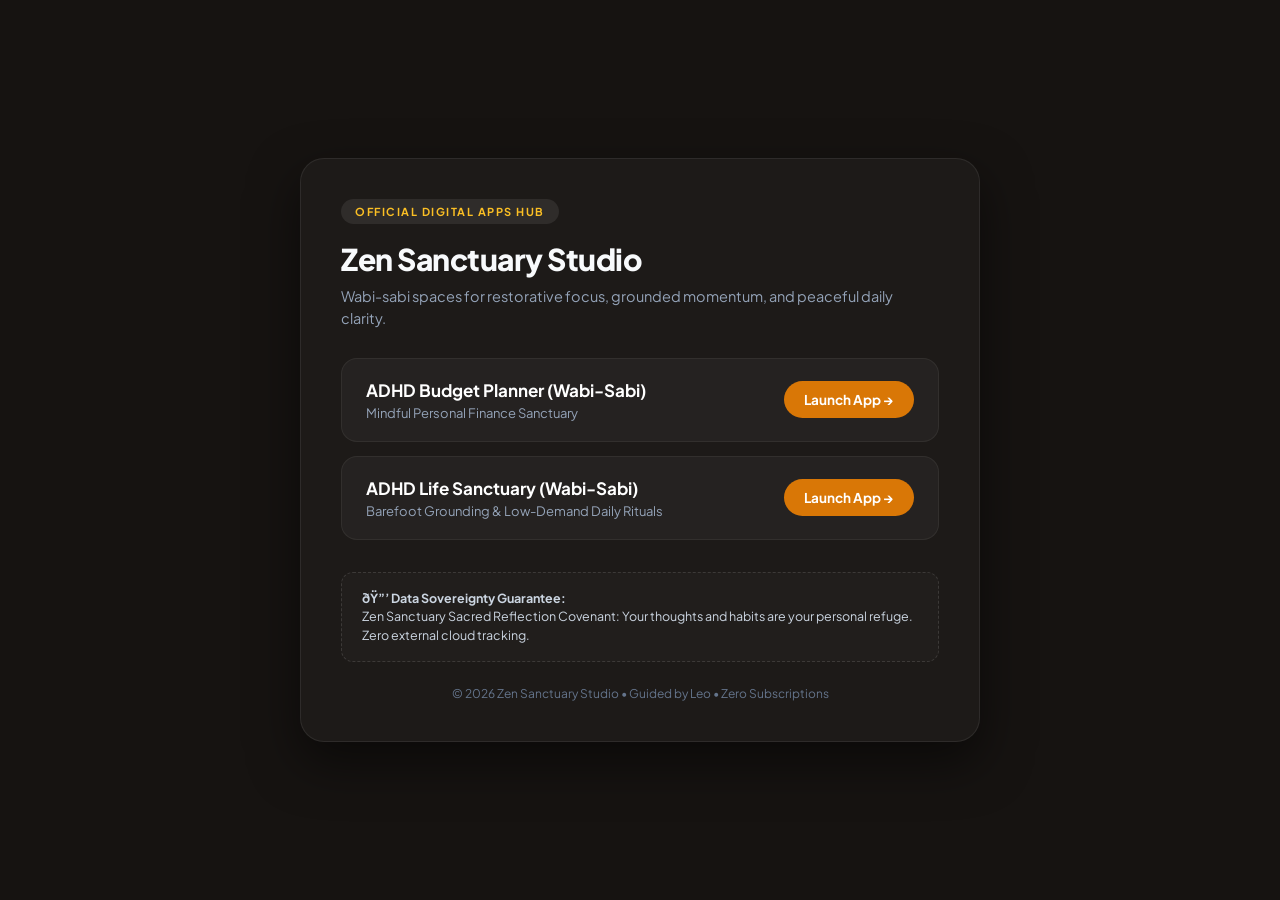
==== index.html @ aaa9ef77 "feat: publish tools and storefront" ====
﻿<!DOCTYPE html>
<html lang="en">
<head>
  <meta charset="utf-8">
  <meta name="viewport" content="width=device-width, initial-scale=1">
  <title>Zen Sanctuary Studio â€” Mindful Digital Sanctuaries</title>
  <style>
    @import url('https://fonts.googleapis.com/css2?family=Plus+Jakarta+Sans:wght@400;500;600;700;800&display=swap');
    * { box-sizing: border-box; margin: 0; padding: 0; }
    body {
      font-family: 'Plus Jakarta Sans', -apple-system, sans-serif;
      background-color: #161311;
      color: #f8fafc;
      min-height: 100vh;
      display: flex;
      flex-direction: column;
      align-items: center;
      justify-content: center;
      padding: 32px 20px;
    }
    .container {
      max-width: 680px;
      width: 100%;
      background: rgba(255, 255, 255, 0.03);
      border: 1px solid rgba(255, 255, 255, 0.08);
      border-radius: 24px;
      padding: 40px;
      box-shadow: 0 20px 50px rgba(0,0,0,0.5);
    }
    .badge {
      display: inline-block;
      background: rgba(255, 255, 255, 0.08);
      color: #fbbf24;
      font-size: 11px;
      font-weight: 700;
      text-transform: uppercase;
      letter-spacing: 1.5px;
      padding: 6px 14px;
      border-radius: 999px;
      margin-bottom: 16px;
    }
    h1 { font-size: 30px; font-weight: 800; margin-bottom: 8px; letter-spacing: -0.5px; }
    .tagline { font-size: 14.5px; color: #94a3b8; margin-bottom: 28px; line-height: 1.5; }
    .tool-list { display: flex; flex-direction: column; gap: 14px; margin-bottom: 32px; }
    .tool-card {
      background: rgba(255, 255, 255, 0.04);
      border: 1px solid rgba(255, 255, 255, 0.06);
      border-radius: 16px;
      padding: 20px 24px;
      display: flex;
      align-items: center;
      justify-content: space-between;
      gap: 16px;
      transition: all 0.2s ease;
    }
    .tool-card:hover {
      background: rgba(255, 255, 255, 0.07);
      border-color: #fbbf24;
      transform: translateY(-2px);
    }
    .tool-info h3 { font-size: 17px; font-weight: 700; margin-bottom: 4px; color: #ffffff; }
    .tool-info p { font-size: 13px; color: #94a3b8; }
    .btn-launch {
      display: inline-block;
      background: #d97706;
      color: #ffffff;
      text-decoration: none;
      font-size: 13.5px;
      font-weight: 700;
      padding: 10px 20px;
      border-radius: 999px;
      white-space: nowrap;
      transition: opacity 0.2s;
    }
    .btn-launch:hover { opacity: 0.9; }
    .pledge-box {
      background: rgba(255, 255, 255, 0.02);
      border: 1px dashed rgba(255, 255, 255, 0.12);
      border-radius: 12px;
      padding: 16px 20px;
      font-size: 12.5px;
      color: #cbd5e1;
      line-height: 1.5;
      margin-bottom: 24px;
    }
    .footer { text-align: center; font-size: 12px; color: #64748b; }
    @media (max-width: 580px) {
      .container { padding: 24px 20px; }
      .tool-card { flex-direction: column; align-items: flex-start; }
      .btn-launch { width: 100%; text-align: center; }
    }
  </style>
</head>
<body>
  <div class="container">
    <span class="badge">Official Digital Apps Hub</span>
    <h1>Zen Sanctuary Studio</h1>
    <p class="tagline">Wabi-sabi spaces for restorative focus, grounded momentum, and peaceful daily clarity.</p>

    <div class="tool-list">
      <div class="tool-card">
        <div class="tool-info">
          <h3>ADHD Budget Planner (Wabi-Sabi)</h3>
          <p>Mindful Personal Finance Sanctuary</p>
        </div>
        <a href="./adhd-budget-planner-3/" class="btn-launch">Launch App &rarr;</a>
      </div>      <div class="tool-card">
        <div class="tool-info">
          <h3>ADHD Life Sanctuary (Wabi-Sabi)</h3>
          <p>Barefoot Grounding & Low-Demand Daily Rituals</p>
        </div>
        <a href="./adhd-life-planner-3/" class="btn-launch">Launch App &rarr;</a>
      </div>
    </div>

    <div class="pledge-box">
      <strong>ðŸ”’ Data Sovereignty Guarantee:</strong><br>
      Zen Sanctuary Sacred Reflection Covenant: Your thoughts and habits are your personal refuge. Zero external cloud tracking.
    </div>

    <div class="footer">
      &copy; 2026 Zen Sanctuary Studio &bull; Guided by Leo &bull; Zero Subscriptions
    </div>
  </div>
</body>
</html>
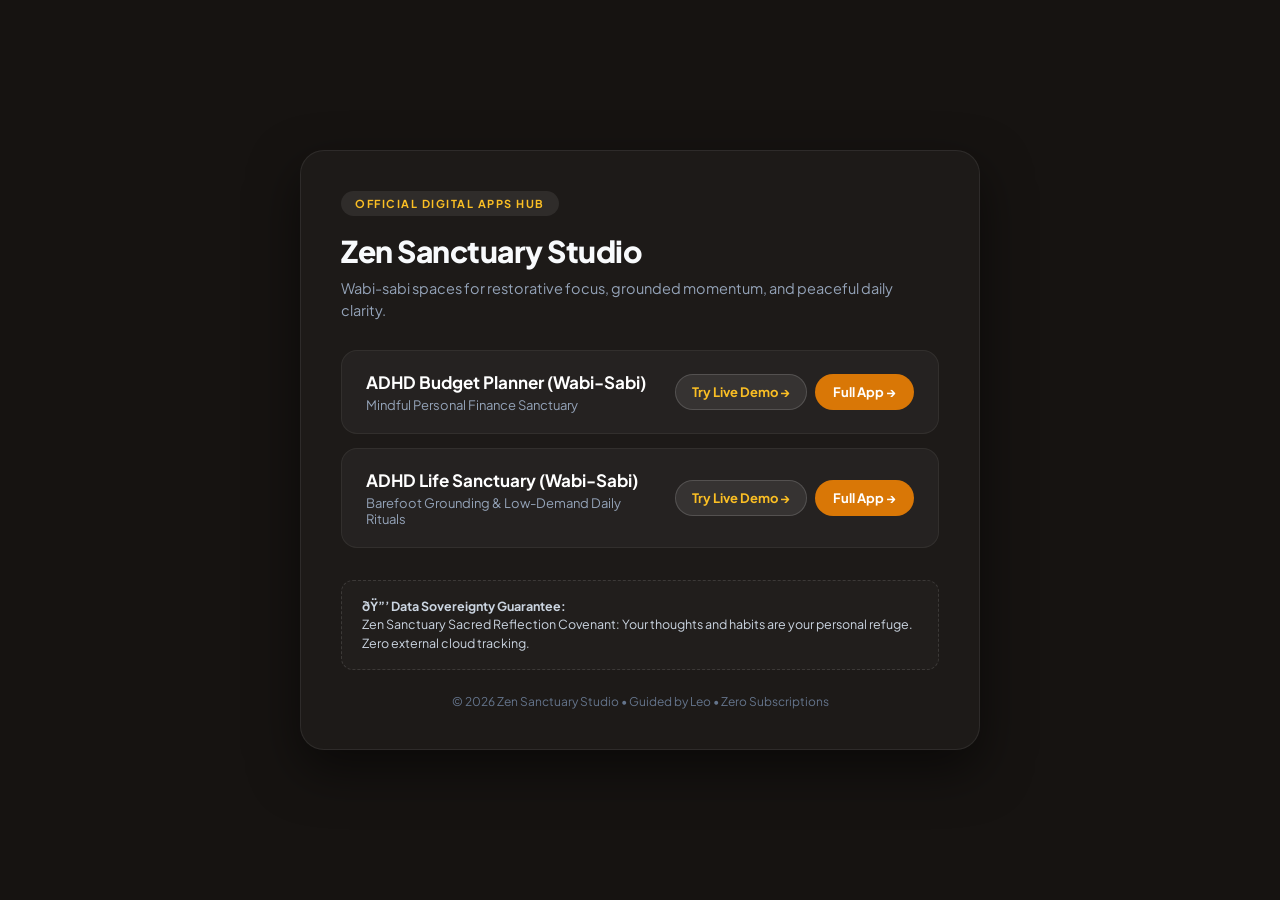
==== commit f3c39849: "feat: publish tools and storefront" ====
--- a/index.html
+++ b/index.html
@@ -60,14 +60,32 @@
     }
     .tool-info h3 { font-size: 17px; font-weight: 700; margin-bottom: 4px; color: #ffffff; }
     .tool-info p { font-size: 13px; color: #94a3b8; }
+    .tool-actions { display: flex; align-items: center; gap: 8px; flex-shrink: 0; }
+    .btn-demo {
+      display: inline-block;
+      background: rgba(255, 255, 255, 0.08);
+      color: #fbbf24;
+      border: 1px solid rgba(255, 255, 255, 0.15);
+      text-decoration: none;
+      font-size: 13px;
+      font-weight: 700;
+      padding: 9px 16px;
+      border-radius: 999px;
+      white-space: nowrap;
+      transition: all 0.2s;
+    }
+    .btn-demo:hover {
+      background: rgba(255, 255, 255, 0.14);
+      border-color: #fbbf24;
+    }
     .btn-launch {
       display: inline-block;
       background: #d97706;
       color: #ffffff;
       text-decoration: none;
-      font-size: 13.5px;
+      font-size: 13px;
       font-weight: 700;
-      padding: 10px 20px;
+      padding: 10px 18px;
       border-radius: 999px;
       white-space: nowrap;
       transition: opacity 0.2s;
@@ -103,13 +121,19 @@
           <h3>ADHD Budget Planner (Wabi-Sabi)</h3>
           <p>Mindful Personal Finance Sanctuary</p>
         </div>
-        <a href="./adhd-budget-planner-3/" class="btn-launch">Launch App &rarr;</a>
+        <div class="tool-actions">
+          <a href="./adhd-budget-planner-3/demo/" class="btn-demo" target="_blank">Try Live Demo &rarr;</a>
+          <a href="./adhd-budget-planner-3/" class="btn-launch" target="_blank">Full App &rarr;</a>
+        </div>
       </div>      <div class="tool-card">
         <div class="tool-info">
           <h3>ADHD Life Sanctuary (Wabi-Sabi)</h3>
           <p>Barefoot Grounding & Low-Demand Daily Rituals</p>
         </div>
-        <a href="./adhd-life-planner-3/" class="btn-launch">Launch App &rarr;</a>
+        <div class="tool-actions">
+          <a href="./adhd-life-planner-3/demo/" class="btn-demo" target="_blank">Try Live Demo &rarr;</a>
+          <a href="./adhd-life-planner-3/" class="btn-launch" target="_blank">Full App &rarr;</a>
+        </div>
       </div>
     </div>
 
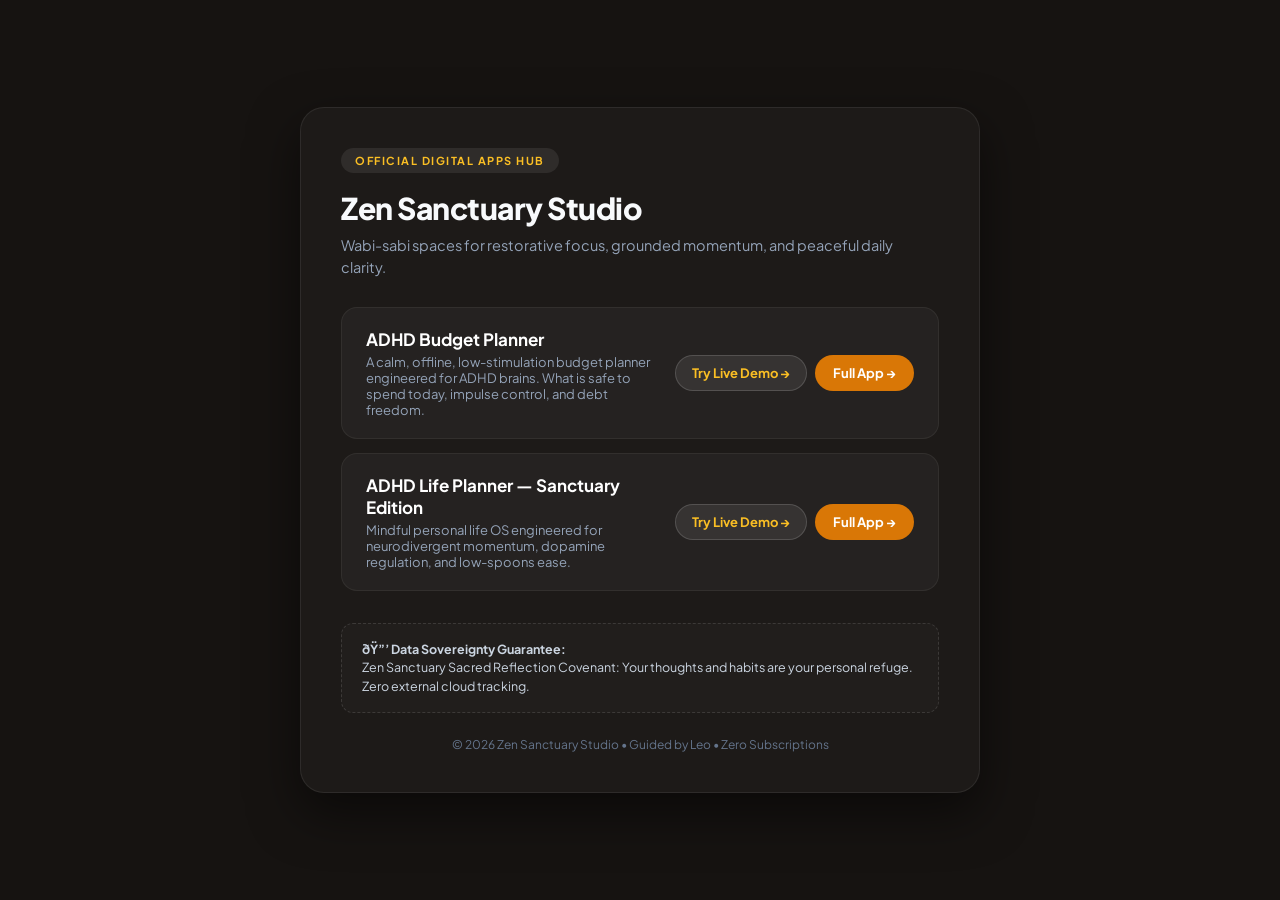
==== commit e2520c5d: "feat: publish tools and storefront" ====
--- a/index.html
+++ b/index.html
@@ -118,8 +118,8 @@
     <div class="tool-list">
       <div class="tool-card">
         <div class="tool-info">
-          <h3>ADHD Budget Planner (Wabi-Sabi)</h3>
-          <p>Mindful Personal Finance Sanctuary</p>
+          <h3>ADHD Budget Planner</h3>
+          <p>A calm, offline, low-stimulation budget planner engineered for ADHD brains. What is safe to spend today, impulse control, and debt freedom.</p>
         </div>
         <div class="tool-actions">
           <a href="./adhd-budget-planner-3/demo/" class="btn-demo" target="_blank">Try Live Demo &rarr;</a>
@@ -127,8 +127,8 @@
         </div>
       </div>      <div class="tool-card">
         <div class="tool-info">
-          <h3>ADHD Life Sanctuary (Wabi-Sabi)</h3>
-          <p>Barefoot Grounding & Low-Demand Daily Rituals</p>
+          <h3>ADHD Life Planner — Sanctuary Edition</h3>
+          <p>Mindful personal life OS engineered for neurodivergent momentum, dopamine regulation, and low-spoons ease.</p>
         </div>
         <div class="tool-actions">
           <a href="./adhd-life-planner-3/demo/" class="btn-demo" target="_blank">Try Live Demo &rarr;</a>
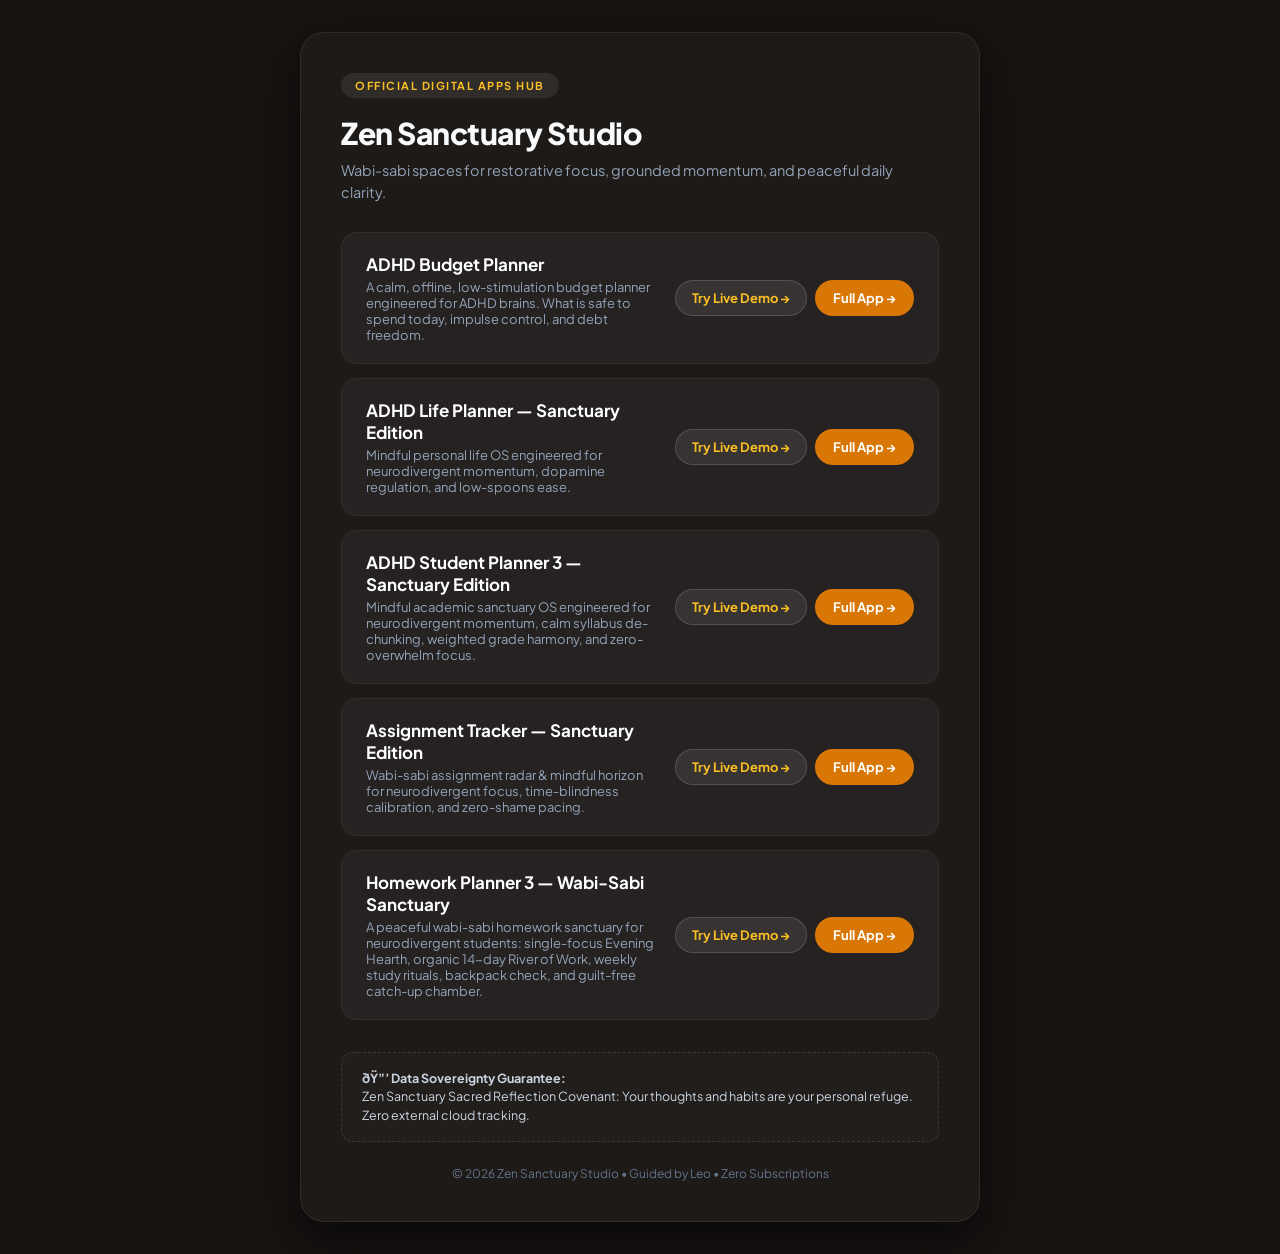
==== commit 49169f2f: "feat: publish tools and storefront" ====
--- a/index.html
+++ b/index.html
@@ -134,6 +134,33 @@
           <a href="./adhd-life-planner-3/demo/" class="btn-demo" target="_blank">Try Live Demo &rarr;</a>
           <a href="./adhd-life-planner-3/" class="btn-launch" target="_blank">Full App &rarr;</a>
         </div>
+      </div>      <div class="tool-card">
+        <div class="tool-info">
+          <h3>ADHD Student Planner 3 — Sanctuary Edition</h3>
+          <p>Mindful academic sanctuary OS engineered for neurodivergent momentum, calm syllabus de-chunking, weighted grade harmony, and zero-overwhelm focus.</p>
+        </div>
+        <div class="tool-actions">
+          <a href="./adhd-student-planner-3/demo/" class="btn-demo" target="_blank">Try Live Demo &rarr;</a>
+          <a href="./adhd-student-planner-3/" class="btn-launch" target="_blank">Full App &rarr;</a>
+        </div>
+      </div>      <div class="tool-card">
+        <div class="tool-info">
+          <h3>Assignment Tracker — Sanctuary Edition</h3>
+          <p>Wabi-sabi assignment radar & mindful horizon for neurodivergent focus, time-blindness calibration, and zero-shame pacing.</p>
+        </div>
+        <div class="tool-actions">
+          <a href="./assignment-tracker-3/demo/" class="btn-demo" target="_blank">Try Live Demo &rarr;</a>
+          <a href="./assignment-tracker-3/" class="btn-launch" target="_blank">Full App &rarr;</a>
+        </div>
+      </div>      <div class="tool-card">
+        <div class="tool-info">
+          <h3>Homework Planner 3 — Wabi-Sabi Sanctuary</h3>
+          <p>A peaceful wabi-sabi homework sanctuary for neurodivergent students: single-focus Evening Hearth, organic 14-day River of Work, weekly study rituals, backpack check, and guilt-free catch-up chamber.</p>
+        </div>
+        <div class="tool-actions">
+          <a href="./homework-planner-3/demo/" class="btn-demo" target="_blank">Try Live Demo &rarr;</a>
+          <a href="./homework-planner-3/" class="btn-launch" target="_blank">Full App &rarr;</a>
+        </div>
       </div>
     </div>
 
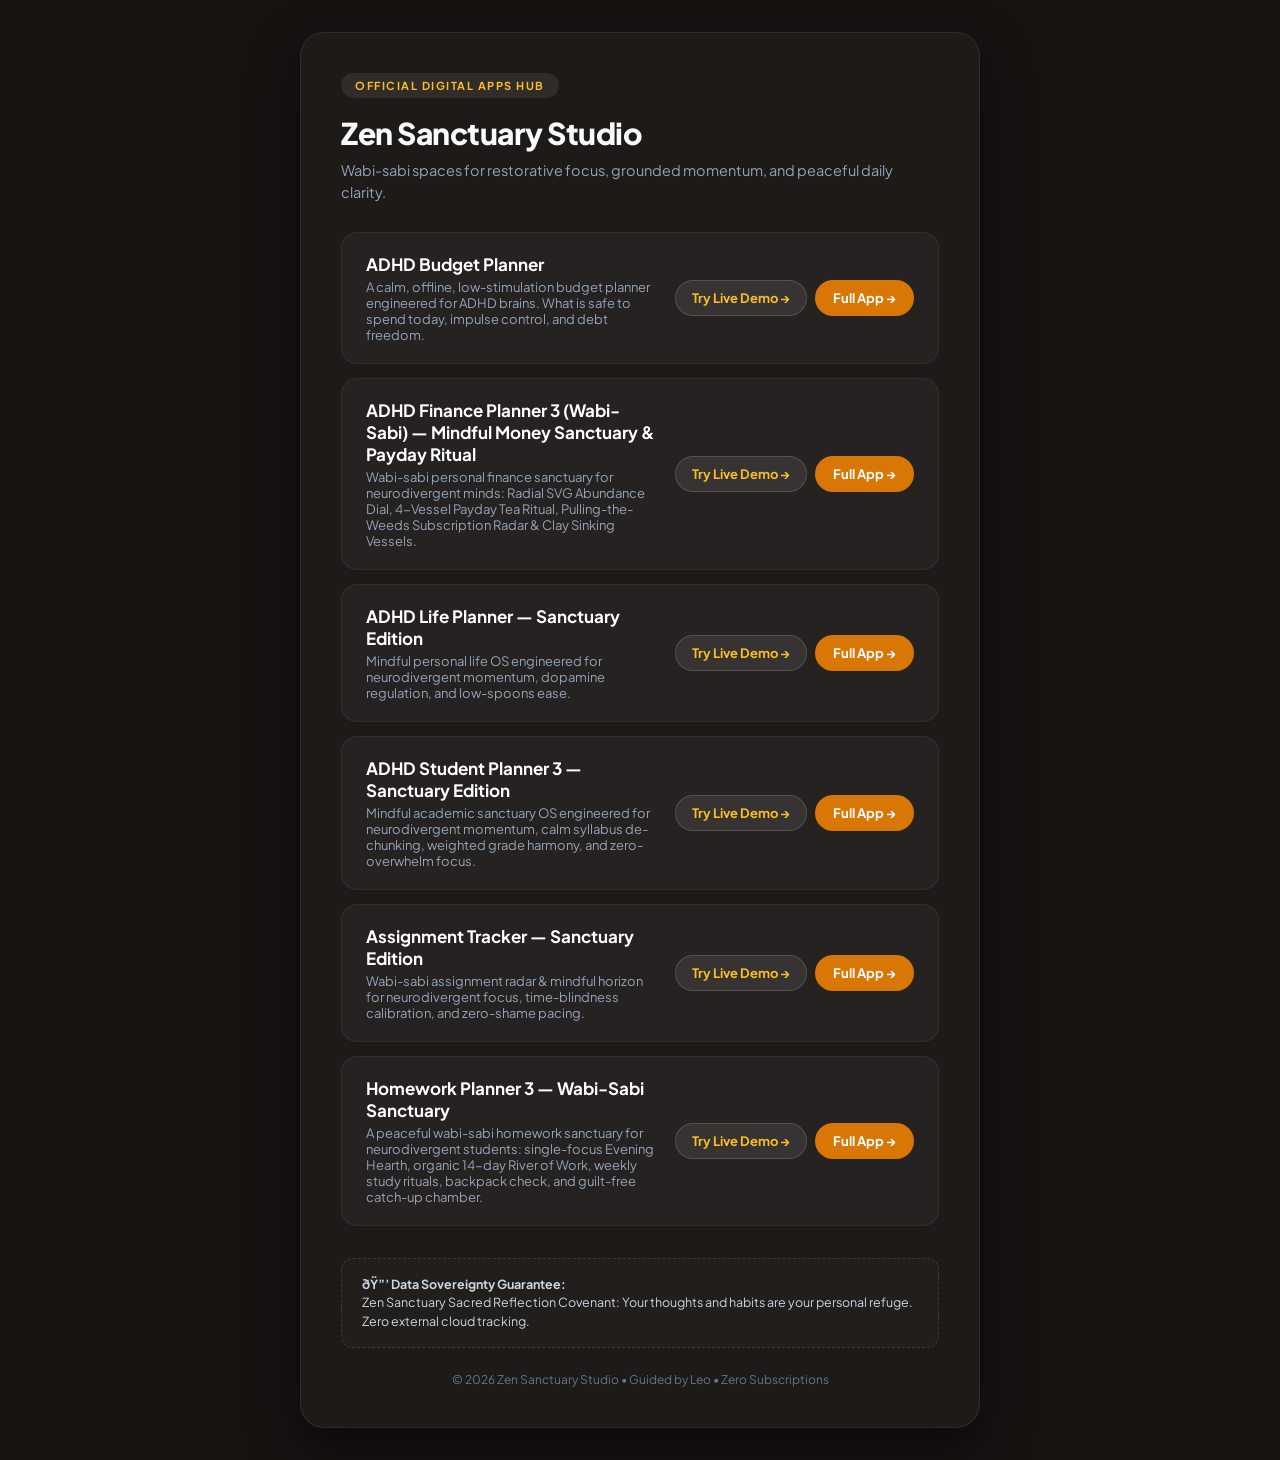
==== commit 2d8dc76f: "feat: publish tools and storefront" ====
--- a/index.html
+++ b/index.html
@@ -127,6 +127,15 @@
         </div>
       </div>      <div class="tool-card">
         <div class="tool-info">
+          <h3>ADHD Finance Planner 3 (Wabi-Sabi) — Mindful Money Sanctuary & Payday Ritual</h3>
+          <p>Wabi-sabi personal finance sanctuary for neurodivergent minds: Radial SVG Abundance Dial, 4-Vessel Payday Tea Ritual, Pulling-the-Weeds Subscription Radar & Clay Sinking Vessels.</p>
+        </div>
+        <div class="tool-actions">
+          <a href="./adhd-finance-planner-3/demo/" class="btn-demo" target="_blank">Try Live Demo &rarr;</a>
+          <a href="./adhd-finance-planner-3/" class="btn-launch" target="_blank">Full App &rarr;</a>
+        </div>
+      </div>      <div class="tool-card">
+        <div class="tool-info">
           <h3>ADHD Life Planner — Sanctuary Edition</h3>
           <p>Mindful personal life OS engineered for neurodivergent momentum, dopamine regulation, and low-spoons ease.</p>
         </div>
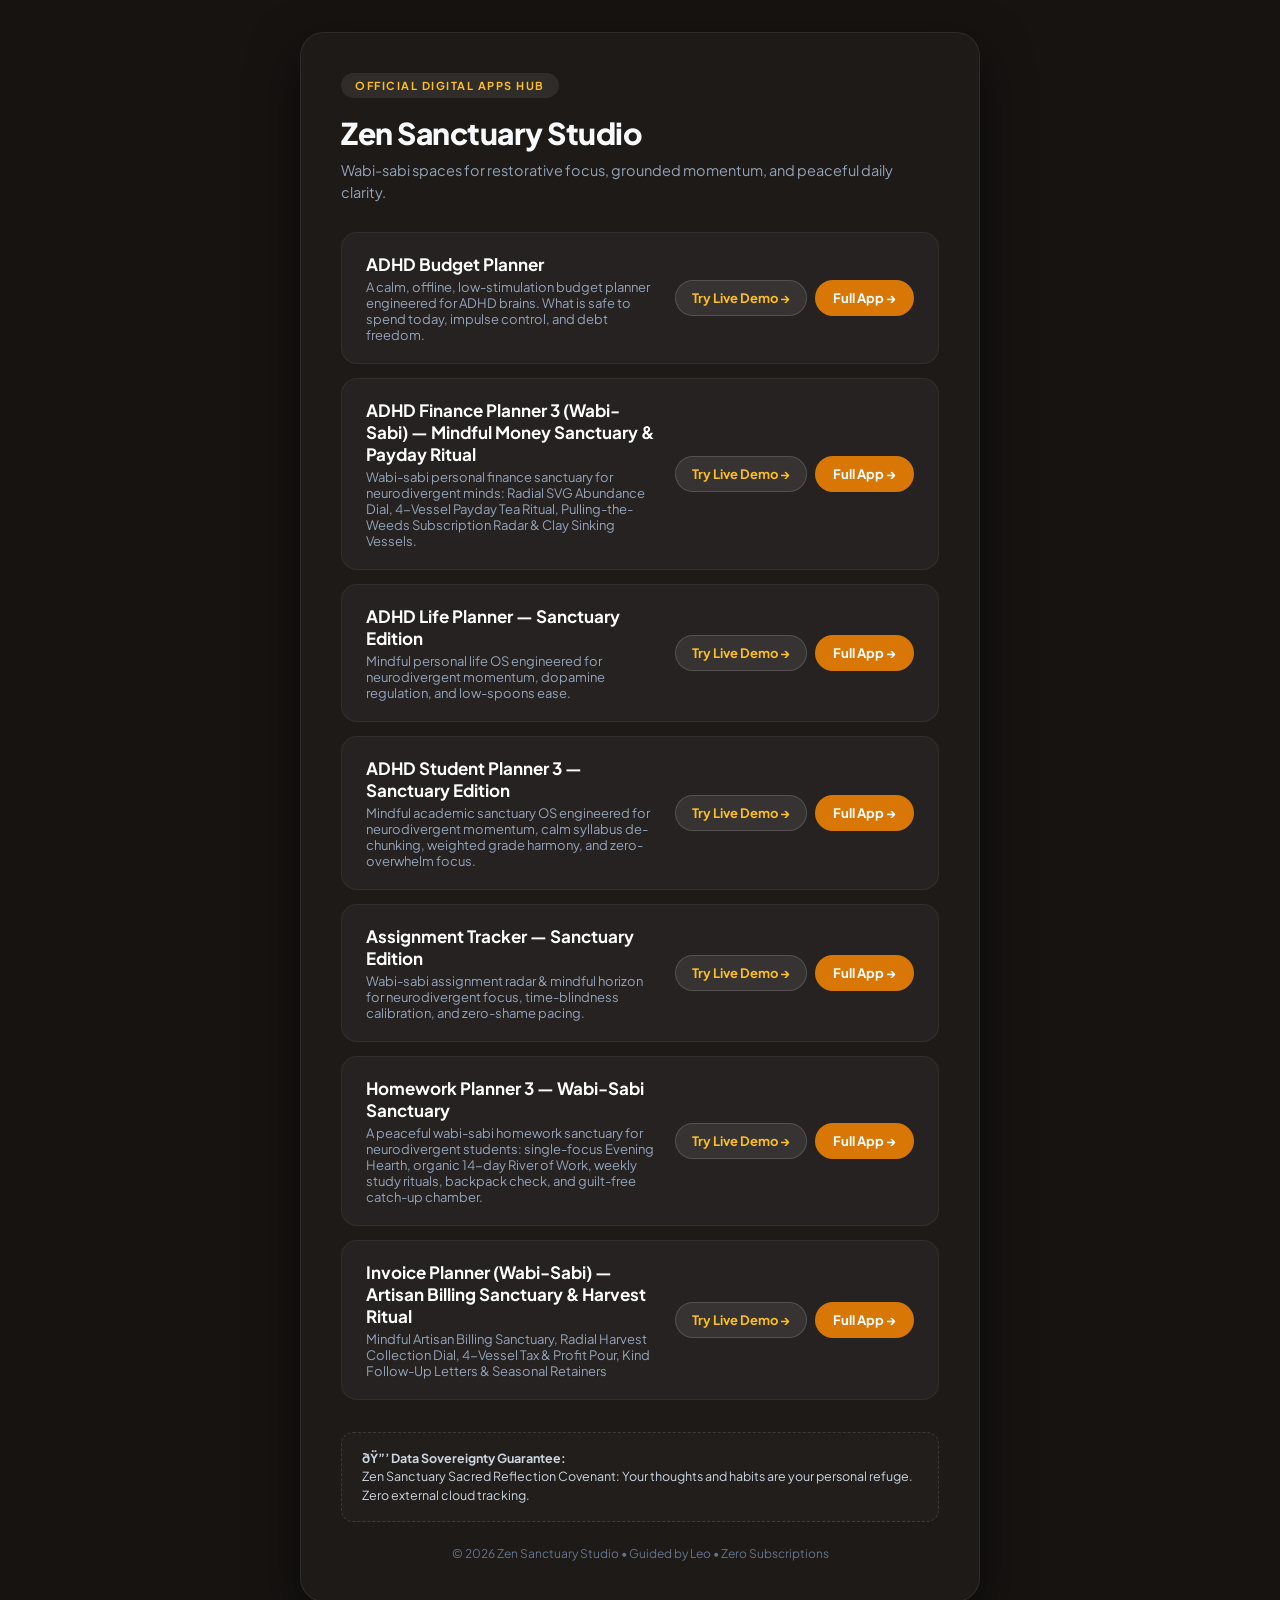
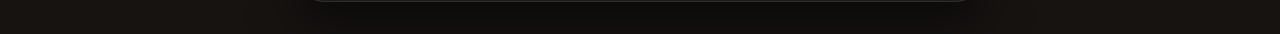
==== commit 80bc1ff8: "feat: publish tools and storefront" ====
--- a/index.html
+++ b/index.html
@@ -170,6 +170,15 @@
           <a href="./homework-planner-3/demo/" class="btn-demo" target="_blank">Try Live Demo &rarr;</a>
           <a href="./homework-planner-3/" class="btn-launch" target="_blank">Full App &rarr;</a>
         </div>
+      </div>      <div class="tool-card">
+        <div class="tool-info">
+          <h3>Invoice Planner (Wabi-Sabi) — Artisan Billing Sanctuary & Harvest Ritual</h3>
+          <p>Mindful Artisan Billing Sanctuary, Radial Harvest Collection Dial, 4-Vessel Tax & Profit Pour, Kind Follow-Up Letters & Seasonal Retainers</p>
+        </div>
+        <div class="tool-actions">
+          <a href="./invoice-planner-3/demo/" class="btn-demo" target="_blank">Try Live Demo &rarr;</a>
+          <a href="./invoice-planner-3/" class="btn-launch" target="_blank">Full App &rarr;</a>
+        </div>
       </div>
     </div>
 
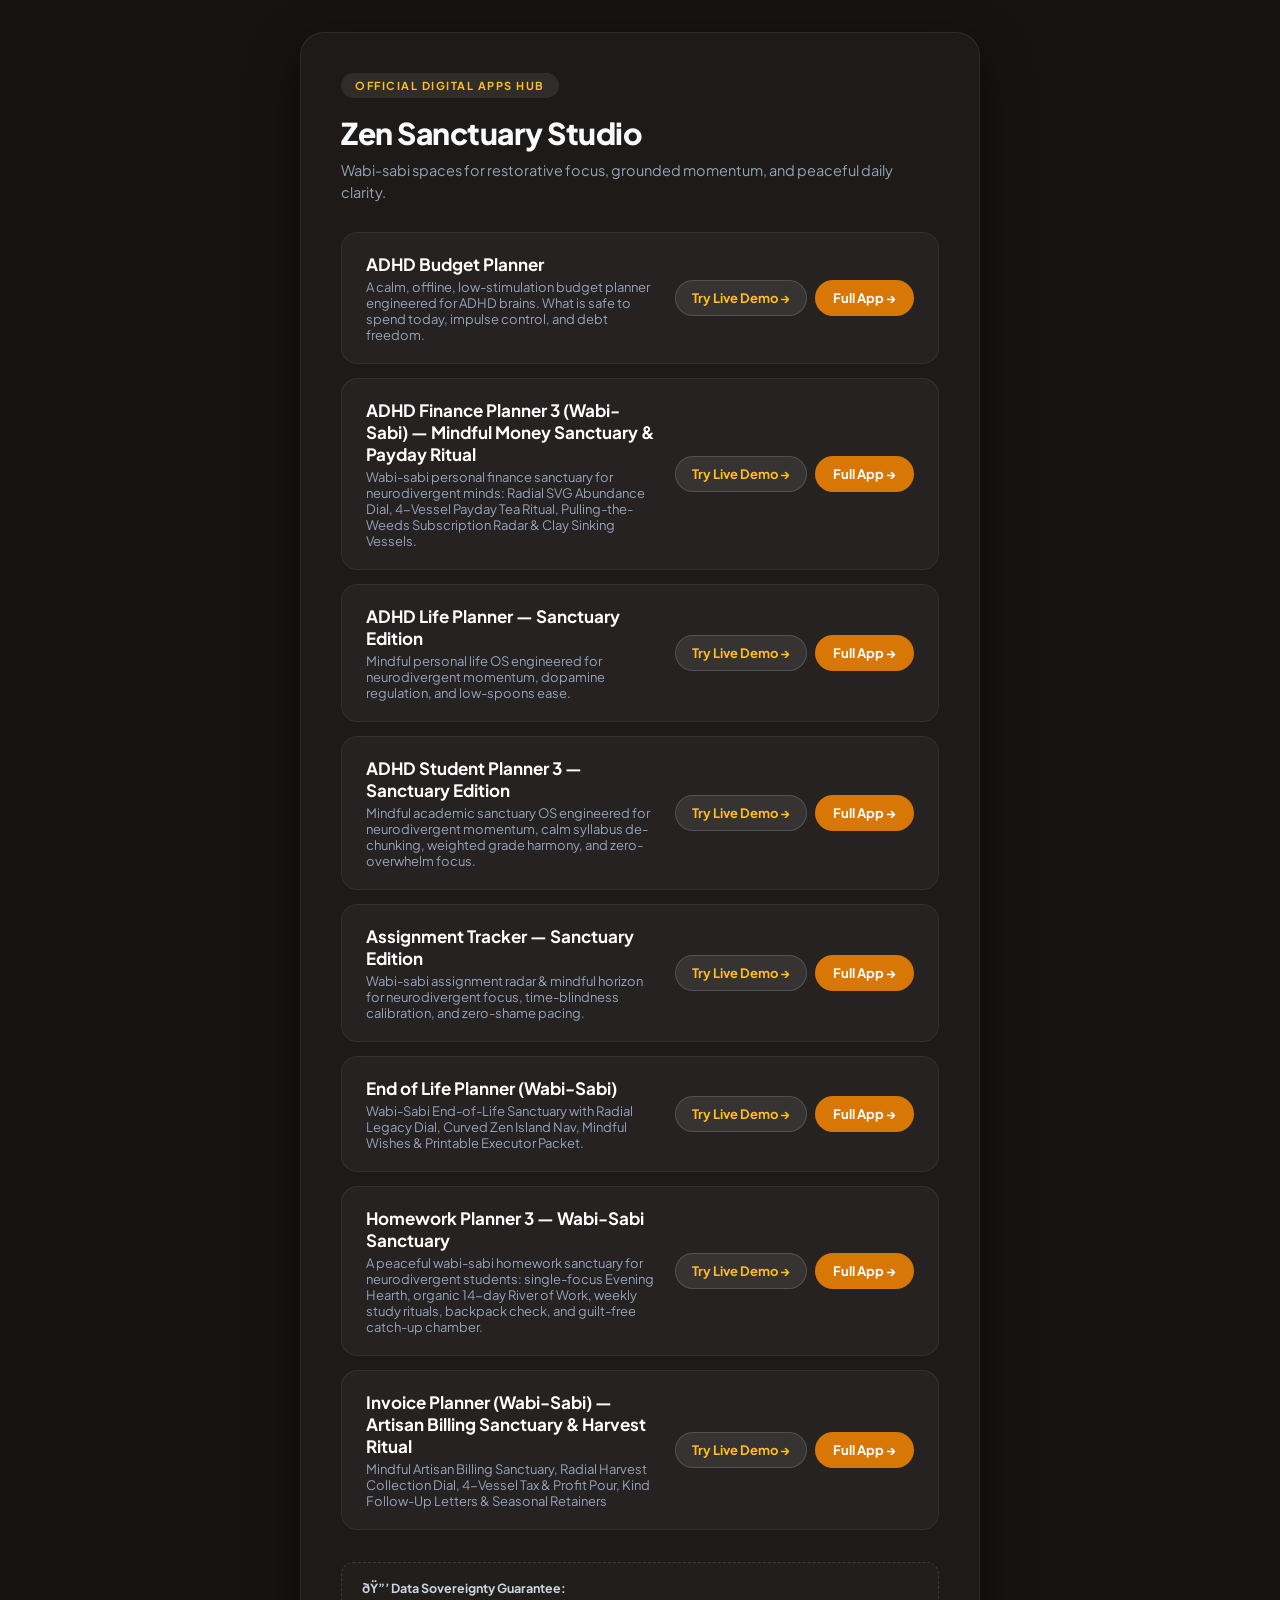
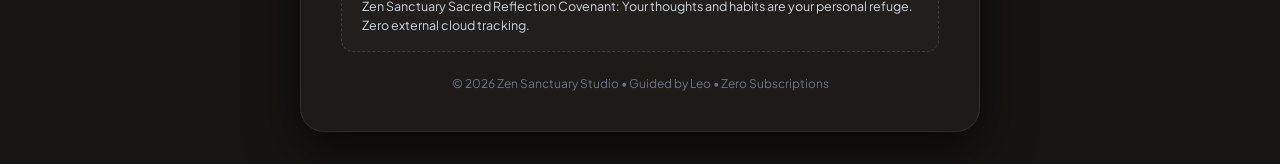
==== commit 09ec9a88: "feat: publish tools and storefront" ====
--- a/index.html
+++ b/index.html
@@ -163,6 +163,15 @@
         </div>
       </div>      <div class="tool-card">
         <div class="tool-info">
+          <h3>End of Life Planner (Wabi-Sabi)</h3>
+          <p>Wabi-Sabi End-of-Life Sanctuary with Radial Legacy Dial, Curved Zen Island Nav, Mindful Wishes & Printable Executor Packet.</p>
+        </div>
+        <div class="tool-actions">
+          <a href="./end-of-life-planner-3/demo/" class="btn-demo" target="_blank">Try Live Demo &rarr;</a>
+          <a href="./end-of-life-planner-3/" class="btn-launch" target="_blank">Full App &rarr;</a>
+        </div>
+      </div>      <div class="tool-card">
+        <div class="tool-info">
           <h3>Homework Planner 3 — Wabi-Sabi Sanctuary</h3>
           <p>A peaceful wabi-sabi homework sanctuary for neurodivergent students: single-focus Evening Hearth, organic 14-day River of Work, weekly study rituals, backpack check, and guilt-free catch-up chamber.</p>
         </div>
